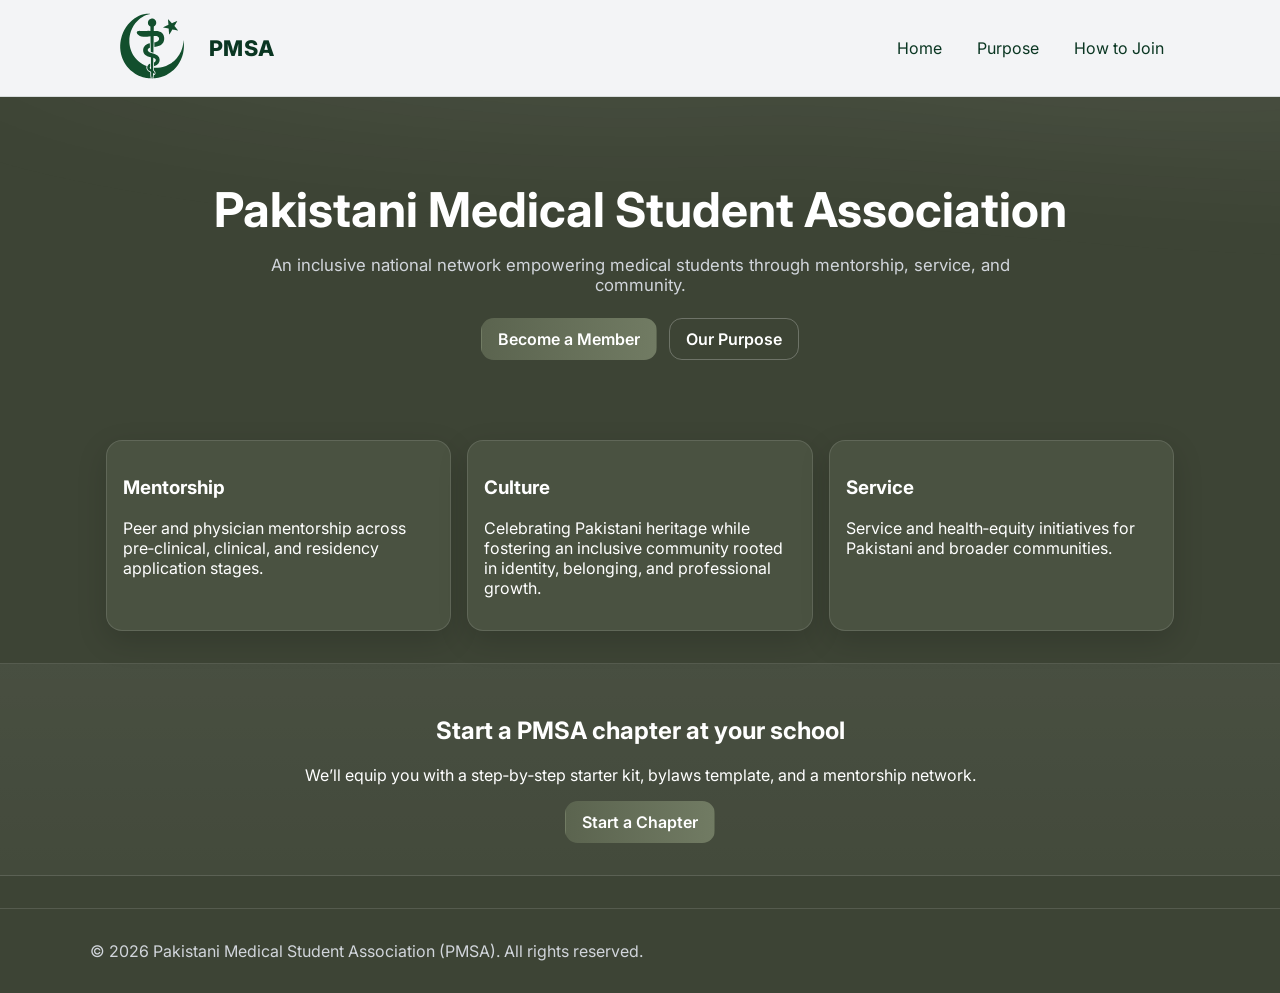
==== index.html @ 03a676c9 "Add files via upload" ====
<!doctype html><html lang='en'><head><meta charset="utf-8" />
<meta name="viewport" content="width=device-width, initial-scale=1" />
<title>Pakistani Medical Student Association (PMSA)</title>
<link rel="icon" href="assets/favicon.svg" />
<link rel="preconnect" href="https://fonts.googleapis.com">
<link rel="preconnect" href="https://fonts.gstatic.com" crossorigin>
<link href="https://fonts.googleapis.com/css2?family=Inter:wght@300;400;600;800&display=swap" rel="stylesheet">
<link rel="stylesheet" href="assets/styles.css" />
<script defer src="assets/script.js"></script>
</head><body><header class="site-header">
  <div class="container header-inner">
    <a class="brand" href="index.html"><img src="assets/logo.svg" alt="PMSA logo" /><span>PMSA</span></a>
    <nav class="nav" id="nav">
      <a href="index.html">Home</a>
      <a href="purpose.html">Purpose</a>
      <a href="join.html">How to Join</a>
    </nav>
    <button class="menu" id="menuBtn" aria-label="Open menu" aria-expanded="false">☰</button>
  </div>
</header>

<main>
  <section class="hero">
    <div class="container hero-inner">
      <h1>Pakistani Medical Student Association</h1>
      <p class="lead">An inclusive national network empowering medical students through mentorship, service, and community.</p>
      <div class="cta-row">
        <a class="btn primary" href="join.html">Become a Member</a>
        <a class="btn" href="purpose.html">Our Purpose</a>
      </div>
    </div>
    <div class="hero-bg" aria-hidden="true"></div>
  </section>

  <section class="highlights container">
    <div class="card">
      <h3>Mentorship</h3>
      <p>Peer and physician mentorship across pre‑clinical, clinical, and residency application stages.</p>
    </div>
    <div class="card">
      <h3>Culture</h3>
      <p>Celebrating Pakistani heritage while fostering an inclusive community rooted in identity, belonging, and professional growth.</p>
    </div>
    <div class="card">
      <h3>Service</h3>
      <p>Service and health‑equity initiatives for Pakistani and broader communities.</p>
    </div>
  </section>

  <section class="cta-band">
    <div class="container cta-inner">
      <h2>Start a PMSA chapter at your school</h2>
      <p>We’ll equip you with a step‑by‑step starter kit, bylaws template, and a mentorship network.</p>
      <a class="btn primary" href="join.html#start-a-chapter">Start a Chapter</a>
    </div>
  </section>
</main>
<footer class="site-footer">
  <div class="container footer-inner">
    <p>© <span id="year"></span> Pakistani Medical Student Association (PMSA). All rights reserved.</p>
  </div>
</footer>

</body></html>
---- assets/styles.css ----
:root{
  --bg:#3d4435;
  --card:#4a5241;
  --muted:#d1d5db;
  --text:#ffffff;
  --brand:#ffffff;
  --brand2:#dfe7d6;
  --ring: rgba(255,255,255,.25);
}
*{box-sizing:border-box}
html,body{margin:0;padding:0;font-family:Inter,system-ui,-apple-system,Segoe UI,Roboto,Arial,sans-serif;background:var(--bg);color:var(--text);}
a{color:var(--text);text-decoration:none}
a:hover{text-decoration:underline}
.container{max-width:1100px;margin-inline:auto;padding:0 1rem}
.site-header{position:sticky;top:0;z-index:20;backdrop-filter:saturate(180%) blur(8px);background:#f3f4f6;border-bottom:1px solid rgba(10,54,34,.12)}
.header-inner{display:flex;align-items:center;justify-content:space-between;min-height:96px}
.brand{display:flex;gap:.8rem;align-items:center;font-weight:800;letter-spacing:.5px;color:#0a3622;font-size:1.35rem}
.brand img{height:72px}
.nav{display:flex;gap:1rem;align-items:center}
.nav a{padding:.4rem .6rem;border-radius:.6rem;color:#0a3622}
.nav a:hover{background:rgba(10,54,34,.08);text-decoration:none}
.menu{display:none;font-size:1.4rem;background:none;border:1px solid rgba(10,54,34,.25);color:#0a3622;padding:.3rem .6rem;border-radius:.6rem}
.hero{position:relative;padding:5rem 0 3rem;overflow:hidden}
.hero-inner{position:relative;z-index:1;text-align:center}
.hero h1{font-size:clamp(2rem,4vw,3rem);margin:.2rem 0 1rem}
.lead{color:var(--muted);font-size:1.05rem;max-width:800px;margin:0 auto 1.4rem}
.cta-row{display:flex;gap:.8rem;justify-content:center;flex-wrap:wrap}
.btn{display:inline-block;border:1px solid rgba(255,255,255,.25);padding:.65rem 1rem;border-radius:.8rem;color:#fff;font-weight:600;transition:transform .05s ease;background:transparent}
.btn:hover{transform:translateY(-1px);text-decoration:none}
.btn.primary{background:linear-gradient(90deg,#5b644f,#717b63);border-color:transparent;color:#fff}
.hero-bg{position:absolute;inset:-30% -40% auto -40%;height:130%;background:radial-gradient(60% 60% at 50% 0%, rgba(255,255,255,.10), rgba(255,255,255,.05) 40%, transparent 60%), radial-gradient(40% 40% at 80% 20%, rgba(255,255,255,.08), transparent 60%);filter:blur(60px);}
.highlights{display:grid;grid-template-columns:repeat(3,1fr);gap:1rem;margin:2rem auto}
.card{background:var(--card);border:1px solid rgba(255,255,255,.12);padding:1rem;border-radius:1rem;box-shadow:0 10px 30px rgba(0,0,0,.15)}
.cta-band{background:linear-gradient(180deg, rgba(255,255,255,.06), rgba(255,255,255,.03));border-top:1px solid rgba(255,255,255,.10);border-bottom:1px solid rgba(255,255,255,.10);}
.cta-inner{padding:2rem 0;text-align:center}
.page{padding:2rem 0}
.page h1{margin-top:.2rem}
.grid-2{display:grid;grid-template-columns:repeat(2,1fr);gap:1rem}
.bullet{line-height:1.8}
.form{display:grid;gap:.8rem;max-width:680px}
.form label{display:grid;gap:.35rem;font-weight:600;color:#fff}
.form input,.form textarea,.form select{background:#4a5241;color:#fff;border:1px solid rgba(255,255,255,.25);padding:.7rem .8rem;border-radius:.7rem;outline:none}
.form input:focus,.form textarea:focus,.form select:focus{box-shadow:0 0 0 4px var(--ring);border-color:transparent}
.muted{color:var(--muted)}
.site-footer{border-top:1px solid rgba(255,255,255,.12);margin-top:2rem}
.footer-inner{display:flex;align-items:center;justify-content:space-between;gap:1rem;padding:1rem 0;color:var(--muted)}
.socials{display:flex;gap:.6rem}
@media (max-width:880px){
  .highlights{grid-template-columns:1fr}
  .grid-2{grid-template-columns:1fr}
  .menu{display:none;font-size:1.4rem;background:none;border:1px solid rgba(10,54,34,.25);color:#0a3622;padding:.3rem .6rem;border-radius:.6rem}
  .nav{display:none;position:absolute;right:1rem;top:96px;background:#f3f4f6;padding:.6rem;border-radius:.8rem;border:1px solid rgba(255,255,255,.18);flex-direction:column}
  .nav.open{display:flex}
}
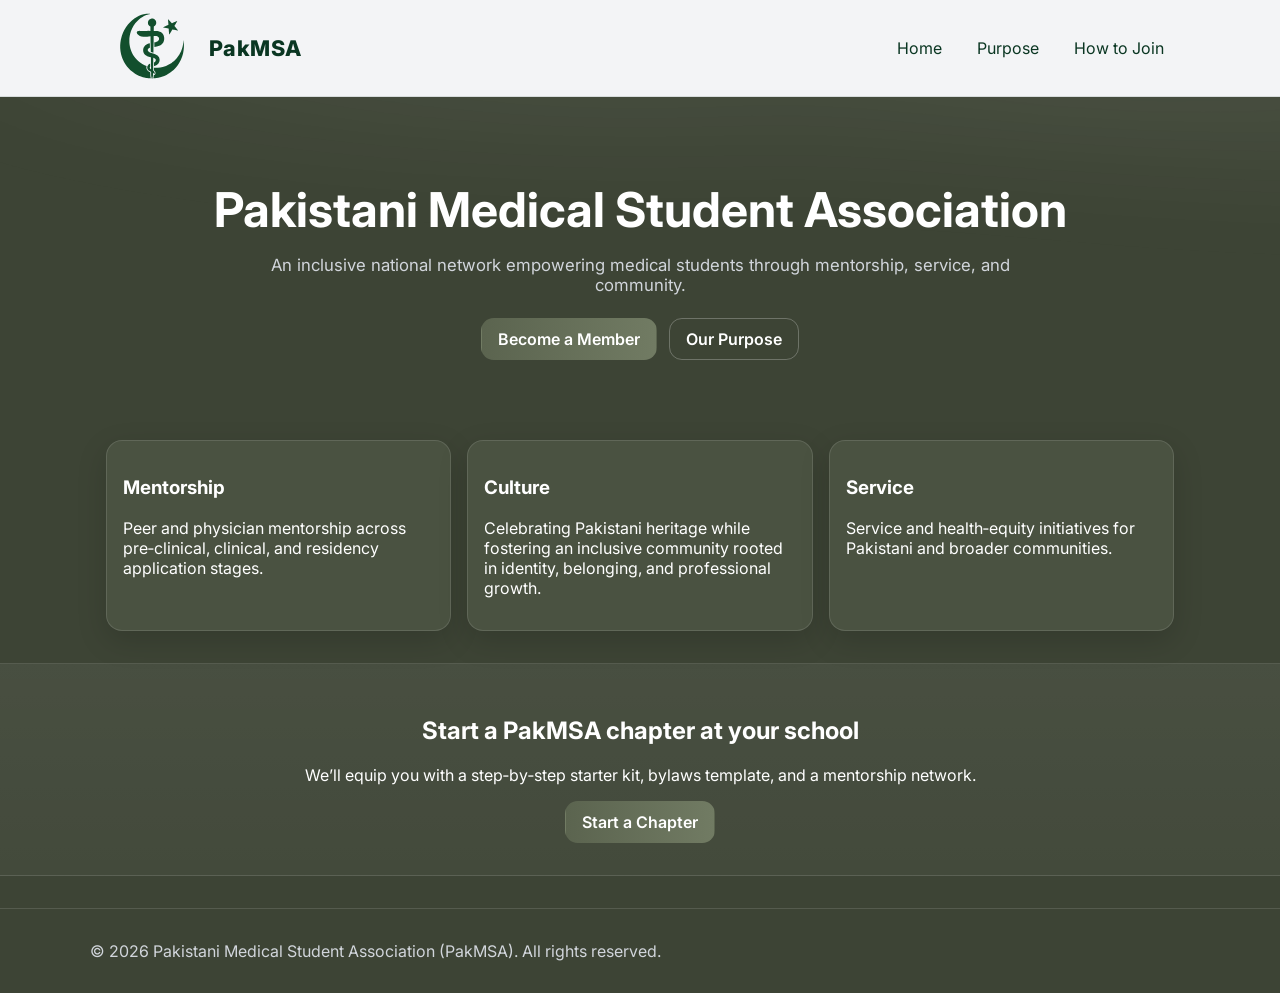
==== commit c223d30f: "Update index.html" ====
--- a/index.html
+++ b/index.html
@@ -1,6 +1,6 @@
 <!doctype html><html lang='en'><head><meta charset="utf-8" />
 <meta name="viewport" content="width=device-width, initial-scale=1" />
-<title>Pakistani Medical Student Association (PMSA)</title>
+<title>Pakistani Medical Student Association (PakMSA)</title>
 <link rel="icon" href="assets/favicon.svg" />
 <link rel="preconnect" href="https://fonts.googleapis.com">
 <link rel="preconnect" href="https://fonts.gstatic.com" crossorigin>
@@ -9,7 +9,7 @@
 <script defer src="assets/script.js"></script>
 </head><body><header class="site-header">
   <div class="container header-inner">
-    <a class="brand" href="index.html"><img src="assets/logo.svg" alt="PMSA logo" /><span>PMSA</span></a>
+    <a class="brand" href="index.html"><img src="assets/logo.svg" alt="PakMSA logo" /><span>PakMSA</span></a>
     <nav class="nav" id="nav">
       <a href="index.html">Home</a>
       <a href="purpose.html">Purpose</a>
@@ -49,7 +49,7 @@
 
   <section class="cta-band">
     <div class="container cta-inner">
-      <h2>Start a PMSA chapter at your school</h2>
+      <h2>Start a PakMSA chapter at your school</h2>
       <p>We’ll equip you with a step‑by‑step starter kit, bylaws template, and a mentorship network.</p>
       <a class="btn primary" href="join.html#start-a-chapter">Start a Chapter</a>
     </div>
@@ -57,8 +57,8 @@
 </main>
 <footer class="site-footer">
   <div class="container footer-inner">
-    <p>© <span id="year"></span> Pakistani Medical Student Association (PMSA). All rights reserved.</p>
+    <p>© <span id="year"></span> Pakistani Medical Student Association (PakMSA). All rights reserved.</p>
   </div>
 </footer>
 
-</body></html>+</body></html>
--- a/assets/styles.css
+++ b/assets/styles.css
@@ -48,7 +48,27 @@
 @media (max-width:880px){
   .highlights{grid-template-columns:1fr}
   .grid-2{grid-template-columns:1fr}
-  .menu{display:none;font-size:1.4rem;background:none;border:1px solid rgba(10,54,34,.25);color:#0a3622;padding:.3rem .6rem;border-radius:.6rem}
-  .nav{display:none;position:absolute;right:1rem;top:96px;background:#f3f4f6;padding:.6rem;border-radius:.8rem;border:1px solid rgba(255,255,255,.18);flex-direction:column}
+
+  /* Show the hamburger button on mobile.
+     The previous file had this set to display:none, which hid the menu entirely. */
+  .menu{display:block;cursor:pointer}
+
+  .nav{
+    display:none;
+    position:absolute;
+    right:1rem;
+    top:96px;
+    background:#f3f4f6;
+    padding:.6rem;
+    border-radius:.8rem;
+    border:1px solid rgba(10,54,34,.12);
+    box-shadow:0 10px 25px rgba(0,0,0,.12);
+    flex-direction:column;
+    align-items:stretch;
+    min-width:170px;
+    z-index:50;
+  }
+
+  .nav a{width:100%;padding:.65rem .8rem}
   .nav.open{display:flex}
 }
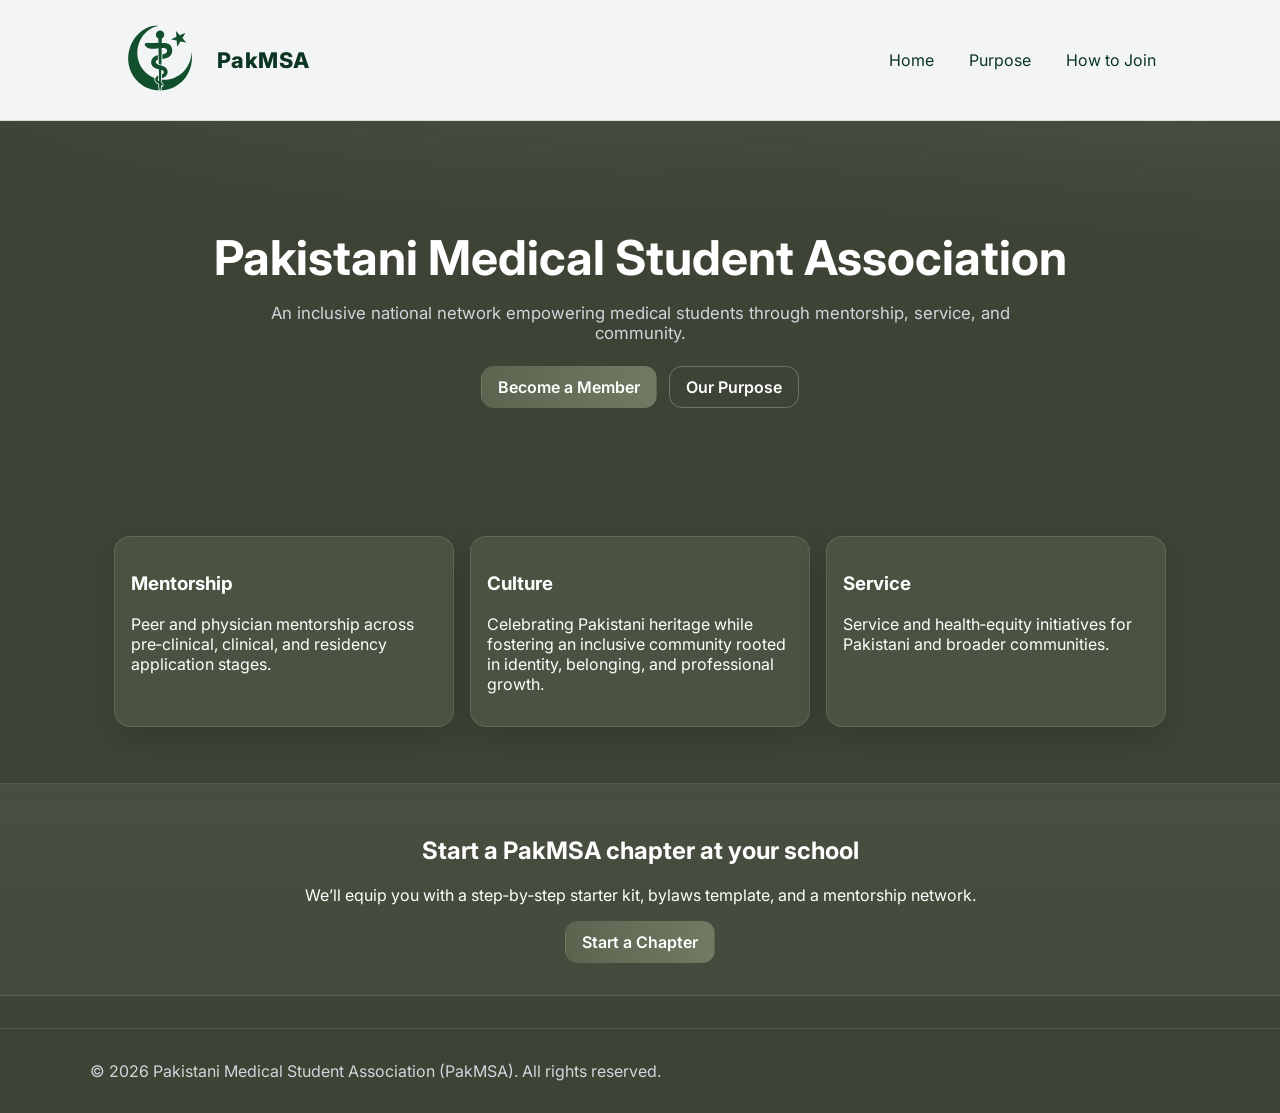
==== commit 6a29d9ab: "Update index.html" ====
--- a/index.html
+++ b/index.html
@@ -1,7 +1,9 @@
 <!doctype html><html lang='en'><head><meta charset="utf-8" />
 <meta name="viewport" content="width=device-width, initial-scale=1" />
 <title>Pakistani Medical Student Association (PakMSA)</title>
-<link rel="icon" href="assets/favicon.svg" />
+<link rel="icon" type="image/svg+xml" href="assets/favicon.svg">
+<link rel="icon" type="image/png" href="favicon.png">
+<link rel="shortcut icon" href="favicon.ico">
 <link rel="preconnect" href="https://fonts.googleapis.com">
 <link rel="preconnect" href="https://fonts.gstatic.com" crossorigin>
 <link href="https://fonts.googleapis.com/css2?family=Inter:wght@300;400;600;800&display=swap" rel="stylesheet">
--- a/assets/styles.css
+++ b/assets/styles.css
@@ -11,7 +11,7 @@
 html,body{margin:0;padding:0;font-family:Inter,system-ui,-apple-system,Segoe UI,Roboto,Arial,sans-serif;background:var(--bg);color:var(--text);}
 a{color:var(--text);text-decoration:none}
 a:hover{text-decoration:underline}
-.container{max-width:1100px;margin-inline:auto;padding:0 1rem}
+.container{max-width:1100px;margin-inline:auto;padding:1.5rem}
 .site-header{position:sticky;top:0;z-index:20;backdrop-filter:saturate(180%) blur(8px);background:#f3f4f6;border-bottom:1px solid rgba(10,54,34,.12)}
 .header-inner{display:flex;align-items:center;justify-content:space-between;min-height:96px}
 .brand{display:flex;gap:.8rem;align-items:center;font-weight:800;letter-spacing:.5px;color:#0a3622;font-size:1.35rem}
@@ -33,7 +33,7 @@
 .card{background:var(--card);border:1px solid rgba(255,255,255,.12);padding:1rem;border-radius:1rem;box-shadow:0 10px 30px rgba(0,0,0,.15)}
 .cta-band{background:linear-gradient(180deg, rgba(255,255,255,.06), rgba(255,255,255,.03));border-top:1px solid rgba(255,255,255,.10);border-bottom:1px solid rgba(255,255,255,.10);}
 .cta-inner{padding:2rem 0;text-align:center}
-.page{padding:2rem 0}
+.page{padding:2rem}
 .page h1{margin-top:.2rem}
 .grid-2{display:grid;grid-template-columns:repeat(2,1fr);gap:1rem}
 .bullet{line-height:1.8}
@@ -45,12 +45,19 @@
 .site-footer{border-top:1px solid rgba(255,255,255,.12);margin-top:2rem}
 .footer-inner{display:flex;align-items:center;justify-content:space-between;gap:1rem;padding:1rem 0;color:var(--muted)}
 .socials{display:flex;gap:.6rem}
+
 @media (max-width:880px){
+  main.container.page,
+  .hero .container,
+  .highlights.container,
+  .cta-band .container {
+    padding-left: 1rem;
+    padding-right: 1rem;
+  }
+
   .highlights{grid-template-columns:1fr}
   .grid-2{grid-template-columns:1fr}
 
-  /* Show the hamburger button on mobile.
-     The previous file had this set to display:none, which hid the menu entirely. */
   .menu{display:block;cursor:pointer}
 
   .nav{
